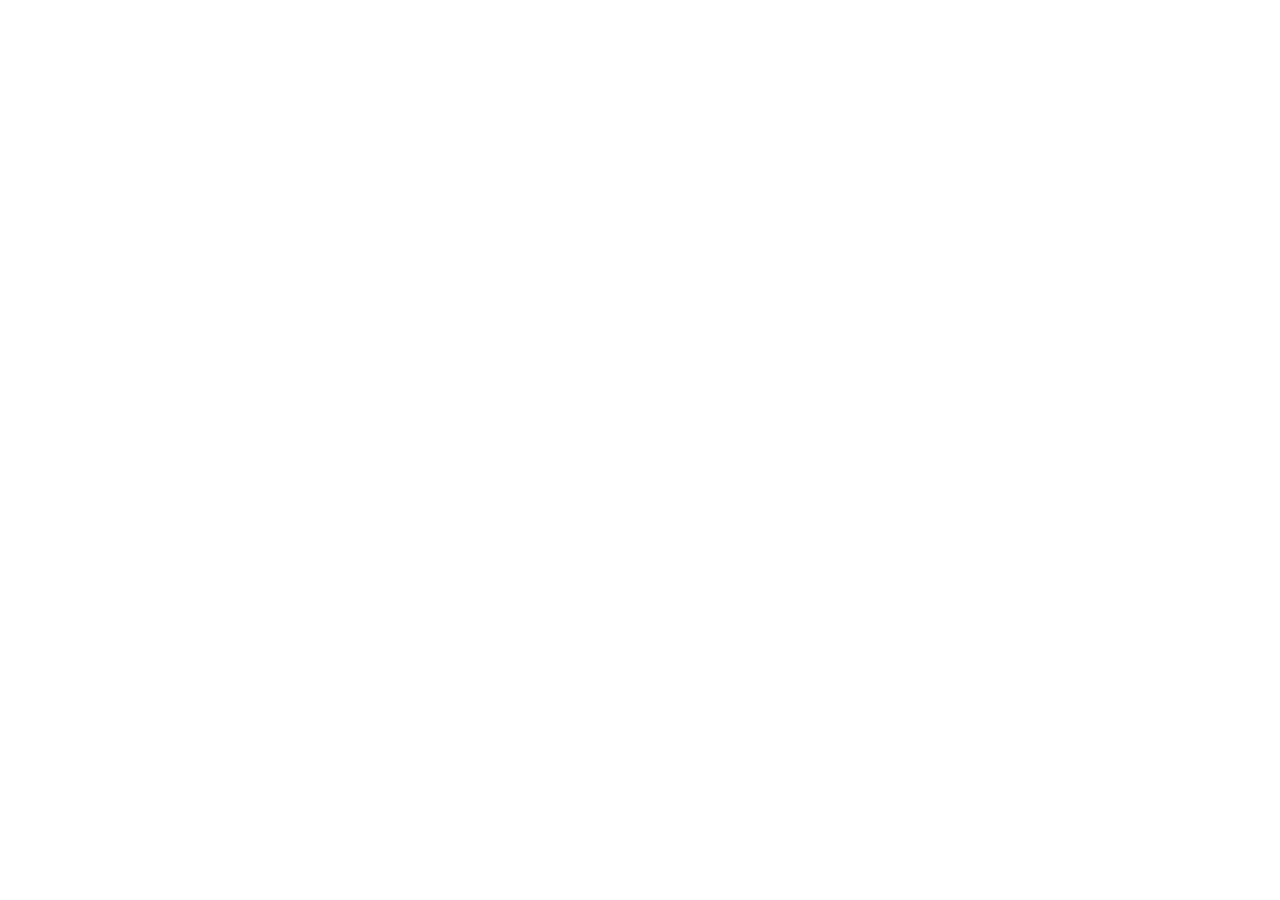
==== pages/login/index.html @ 57d9caef "Initial commit" ====
<!DOCTYPE html>
<html lang="pt-br">
<head>
    <meta charset="UTF-8">
    <meta http-equiv="X-UA-Compatible" content="IE=edge">
    <meta name="viewport" content="width=device-width, initial-scale=1.0">
    <link rel="stylesheet" href="/styles/globalStyles.css">
    <link rel="stylesheet" href="index.css">
    <title>Login</title>
</head>
<body>
    <script src="/scripts/modal.js"></script>
</body>
</html>
---- styles/globalStyles.css ----
*{
    padding: 0;
    margin: 0;
    box-sizing: border-box;
}

:root{
    --color-primary: /* definir */;
    --color-grey-1: #191C1F;
    --color-grey-2: #212529;
    --color-grey-3: #343A40;
    --color-grey-4: #ADB5BD;
    --color-grey-5: #CED4DA;
    --color-grey-6: #EDF2FF;
}
---- pages/login/index.css ----
/* Desenvolva seu código aqui... */
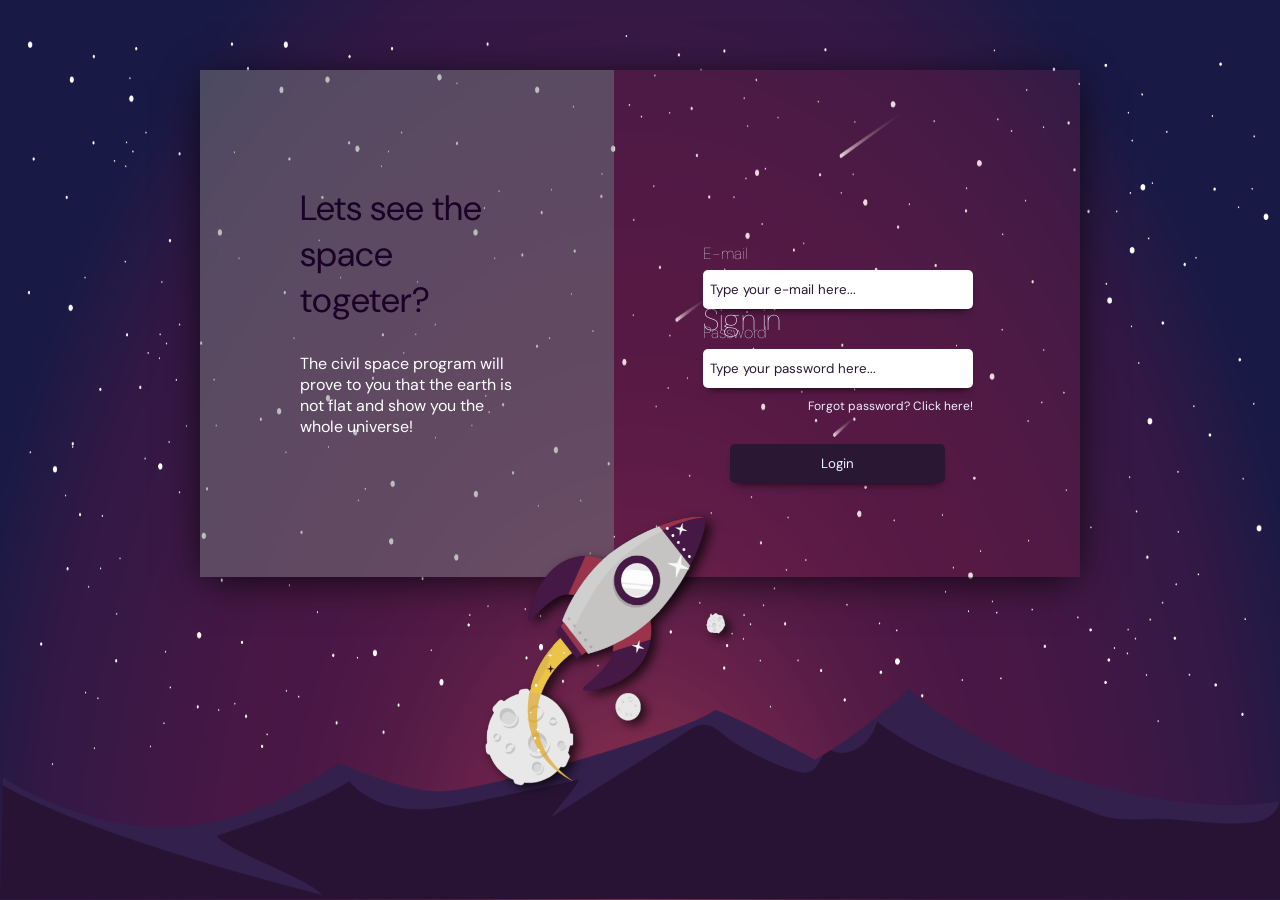
==== commit 9fdf5dac: "First commit" ====
--- a/pages/login/index.html
+++ b/pages/login/index.html
@@ -1,14 +1,63 @@
 <!DOCTYPE html>
 <html lang="pt-br">
+
 <head>
     <meta charset="UTF-8">
     <meta http-equiv="X-UA-Compatible" content="IE=edge">
     <meta name="viewport" content="width=device-width, initial-scale=1.0">
+    <link rel="preconnect" href="https://fonts.googleapis.com">
+    <link rel="preconnect" href="https://fonts.gstatic.com" crossorigin>
+    <link href="https://fonts.googleapis.com/css2?family=DM+Sans&display=swap" rel="stylesheet">
+    <link rel="preconnect" href="https://fonts.googleapis.com">
+    <link rel="preconnect" href="https://fonts.gstatic.com" crossorigin>
+    <link href="https://fonts.googleapis.com/css2?family=Inter:wght@100&display=swap" rel="stylesheet">
     <link rel="stylesheet" href="/styles/globalStyles.css">
     <link rel="stylesheet" href="index.css">
+    <link rel="stylesheet" href="/styles/buttons.css">
+    <link rel="stylesheet" href="/styles/img.css">
+    <link rel="stylesheet" href="/styles/inputs.css">
+    <link rel="shortcut icon" href="/assets/img/background/logo.png" type="image/x-icon">
     <title>Login</title>
 </head>
+
 <body>
+    <img src="/assets/img/background/background_img.png" alt="">
+    <section class="container_main" id="container">
+        <section class="title_left color-grey-4" id="title">
+        </section>
+        <ul class="div_title">
+            <li>
+                <h1>Lets see the space togeter?</h1>
+            </li>
+            <li>
+                <p id="paragrafo">
+                    The civil space program will prove to you that the earth is not flat and show you the whole
+                    universe!</p>
+            </li>
+        </ul>
+        <aside class="login_rigth color-primary" id="login">
+        </aside>
+    </section>
+    <div class="img_foguete">
+        <img src="/assets/img/background/foguete.png" alt="">
+    </div>
+    <form class="container_login">
+        <h2 class="h2 font-weigth-2 font-size-1">Sign in</h2>
+        <div class="container_inputs">
+            <label class="email_label" for="e-mail">E-mail</label>
+            <input class="email_input" type="email" name="email" id="email" required="true"
+                placeholder="Type your e-mail here...">
+            <label class="senha_label" type="password" for="password">Password</label>
+            <input class="senha_input" type="password" name="senha" id="password" required="true"
+                placeholder="Type your password here...">
+            <button class="button_forgot_password" id="forgot_password" type="submit">Forgot password? Click here!</button>
+            <div class="div_button_login">
+                <button class="button_login">Login</button>
+            </div>
+        </div>
+    </form>
     <script src="/scripts/modal.js"></script>
 </body>
-</html>+
+</html>
+
--- a/styles/globalStyles.css
+++ b/styles/globalStyles.css
@@ -2,14 +2,55 @@
     padding: 0;
     margin: 0;
     box-sizing: border-box;
+    list-style: none;
+    font-family: 'DM Sans', sans-serif;
 }
 
 :root{
-    --color-primary: /* definir */;
+    /* FONT-FAMILY */
+    --font-inter: font-family: 'Inter', sans-serif;
+    --font-dm   : font-family: 'DM Sans', sans-serif;
+
+    /* COLOR */
+    --color-primary:#962A4B;
+    --color-dark  : #2A1734;
     --color-grey-1: #191C1F;
     --color-grey-2: #212529;
     --color-grey-3: #343A40;
-    --color-grey-4: #ADB5BD;
-    --color-grey-5: #CED4DA;
-    --color-grey-6: #EDF2FF;
-}+    --color-grey-4: #7a7d80;
+    --color-grey-5: #ADB5BD;
+    --color-grey-6: #CED4DA;
+    --color-grey-7: #EDF2FF;
+    --color-white : #ffffff;
+
+    /* TEXT SIZE */
+    --font-size-1: 35px;
+    --font-size-2: 30px;
+    --font-size-3: 16px;
+    --font-size-4: 14px;
+    --font-size-5: 12px;
+    --font-size-6: 11px;
+    --font-size-7: 10px;
+
+    /* TEXT WEIGTH */
+    --font-weigth-1: 400;
+    --font-weigth-2: 200;
+    --font-weigth-3: 50;
+    --font-weigth-4: 20;
+
+    /* OPACITY */
+    --opacity-1: 50%;
+    --opacity-2: 18%;
+
+    /* BORDER */
+    --border-radius-1: 5px;
+
+    /* BOX-SHADOW */
+    --box-shadow-1: 0px 6px 40px -6px rgba(0, 0, 0, 0.849);
+    --box-shadow-2: 0px 6px 10px -6px rgba(0, 0, 0, 0.849);
+    --box-shadow-3: 6px 6px 8px -6px #ffc33996;
+}
+
+
+
+
--- a/pages/login/index.css
+++ b/pages/login/index.css
@@ -1 +1,92 @@
-/* Desenvolva seu código aqui... */+body {
+    box-sizing: border-box;
+    background-color: black;
+    display: flex;
+    flex-direction: column;
+    justify-content: center;
+    align-items: center;
+}
+
+#container {
+    display: flex;
+    width: 880px;
+    height: 507px;
+    position: fixed;
+    top: 70px;
+    box-sizing: border-box;
+    box-shadow: var(--box-shadow-1)
+}
+
+#title {
+    width: 47%;
+    height: 100%;
+    background-color: var(--color-grey-4);
+    opacity: var(--opacity-1);
+}
+
+#login {
+    display: flex;
+    flex-direction: column;
+    justify-content: center;
+    align-items: center;
+    width: 53%;
+    height: 100%;
+    background-color: var(--color-primary);
+    opacity: var(--opacity-2);
+}
+
+.container_login {
+    display: flex;
+    flex-direction: column;
+    width: 270px;
+    height: 300px;
+    position: absolute;
+    right: 24%;
+}
+
+.div_title {
+    max-width: 230px;
+    position: fixed;
+    top: 85px;
+    left: 300px;
+    display: flex;
+    gap: 30px;
+    justify-content: center;
+    align-items: center;
+    flex-direction: column;
+    flex-wrap: wrap;
+    margin-top: 100px
+}
+
+.div_title h1 {
+    font-size: var(--font-size-1);
+    font-weight: var(--font-weigth-);
+    color: #1a0128
+}
+
+#paragrafo {
+    color: var(--color-white);
+    font-family: var(--font-inter);
+}
+
+.modal_wrapper{
+    width: 100vw;
+    height: 100vh;
+    position: absolute;
+    left: 0;
+    top: 0px;
+    background-color: rgba(0, 0, 0, 0.5);
+    display: flex;
+    justify-content: center;
+    align-items: center;
+}
+.form_container {
+    background-color: var(--color-primary);
+    display: flex;
+    flex-direction: column;
+    justify-content: space-around;
+    width: 450px;
+    height: 450px;
+    padding: 10px 30px 20px 30px;
+    border-radius: var(--border-radius-1);
+}
--- a/styles/buttons.css
+++ b/styles/buttons.css
@@ -0,0 +1,73 @@
+button{
+    border: none;
+    margin-top: 30px;
+    cursor: pointer;
+}
+
+.button_forgot_password{
+    margin-top: 10px;
+    font-size: var(--font-size-5);
+    text-align: right;
+    color: var(--color-grey-7);
+    transition: 0.5s;
+    background:none
+    
+}
+
+.button_forgot_password:hover{
+    color: #f8ff98;
+    transition: 0.5s;
+}
+
+.div_button_login{
+    display: flex;
+    justify-content: center;
+}
+
+.button_login{
+    border-radius: var(--border-radius-1);
+    background-color: var(--color-dark);
+    color: var(--color-grey-7);
+    padding: 10px 90px 10px 90px;
+    box-shadow: var(--box-shadow-2);
+    transition: 0.4s;
+    border: solid 1.8px transparent;
+}
+
+.button_login:hover{
+    transition: 0.4s;
+    box-shadow: var(--box-shadow-3);
+}
+
+
+.button_close{
+    display: flex;
+    justify-content: space-between;
+    align-items: center;
+}
+
+.button_close button {
+    margin-top: 0;
+    background-color: var(--color-grey-7);
+    height: 32px;
+    width: 32px;
+    border-radius: 100%;
+    font-size: var(--font-size-3);
+    text-align: center;
+    font-weight: bold;
+    color: var(--color-grey-4);
+}
+
+.div_button_submit{
+    display: flex;
+    justify-content: center;
+    align-items: center;
+}
+
+.button_submit{
+    border-radius: var(--border-radius-1);
+    background-color: var(--color-dark);
+    color: var(--color-grey-7);
+    padding: 10px 80px 10px 80px;
+    box-shadow: var(--box-shadow-2);
+}
--- a/styles/img.css
+++ b/styles/img.css
@@ -0,0 +1,24 @@
+body img{
+    width: 100vw;
+    height: 100vh;
+}
+
+
+.img_foguete {
+    position: fixed;
+    bottom: 90px;
+    left: 475px;
+    
+}
+
+.img_foguete img {
+    width: 100%;
+    height: 300px;
+    transition: 0.7s;
+}
+
+.img_foguete img:hover{
+    transform: scale(1.1);
+    transition: 0.7s;
+}
+
--- a/styles/inputs.css
+++ b/styles/inputs.css
@@ -0,0 +1,65 @@
+.container_inputs{
+    display: flex;
+    flex-direction: column;
+    width: 270px;
+    height: 300px;
+    position: fixed;
+    top: 230px;
+}
+
+.h2{
+    font-size: var(--font-size-2);
+    font-weight: var(--font-weigth-3);
+    color: var(--color-grey-7);
+    margin-bottom: 10px;
+    margin-top: 0px;
+}
+
+.container_inputs label{
+    margin-top: 13px;
+    margin-bottom: 6px;
+    font-weight: lighter;
+    color: var(--color-grey-7);
+}
+
+.container_inputs input{
+    outline: none;
+    padding: 10px 15px 10px 6px;
+    border-radius: var(--border-radius-1);
+    box-shadow: var(--box-shadow-2);
+    transition: 0.4s;
+    border: solid 1.8px transparent;
+}
+
+.container_inputs input:hover{
+    transition: 0.4s;
+    box-shadow: var(--box-shadow-3);
+}
+
+::placeholder {
+    color: var(--color-dark);
+}
+
+.form_container label{
+    margin-top: 13px;
+    margin-bottom: 6px;
+    font-weight: lighter;
+    color: var(--color-grey-7);
+}
+
+.form_container input{
+    outline: none;
+    padding: 10px 15px 10px 6px;
+    border-radius: var(--border-radius-1);
+    box-shadow: var(--box-shadow-2);
+    transition: 0.4s;
+    border: solid 1.8px transparent;
+}
+
+h3{
+    font-size: var(--font-size-2);
+    font-weight: var(--font-weigth-3);
+    color: var(--color-grey-7);
+    margin-bottom: 10px;
+    margin-top: 15px;
+}
